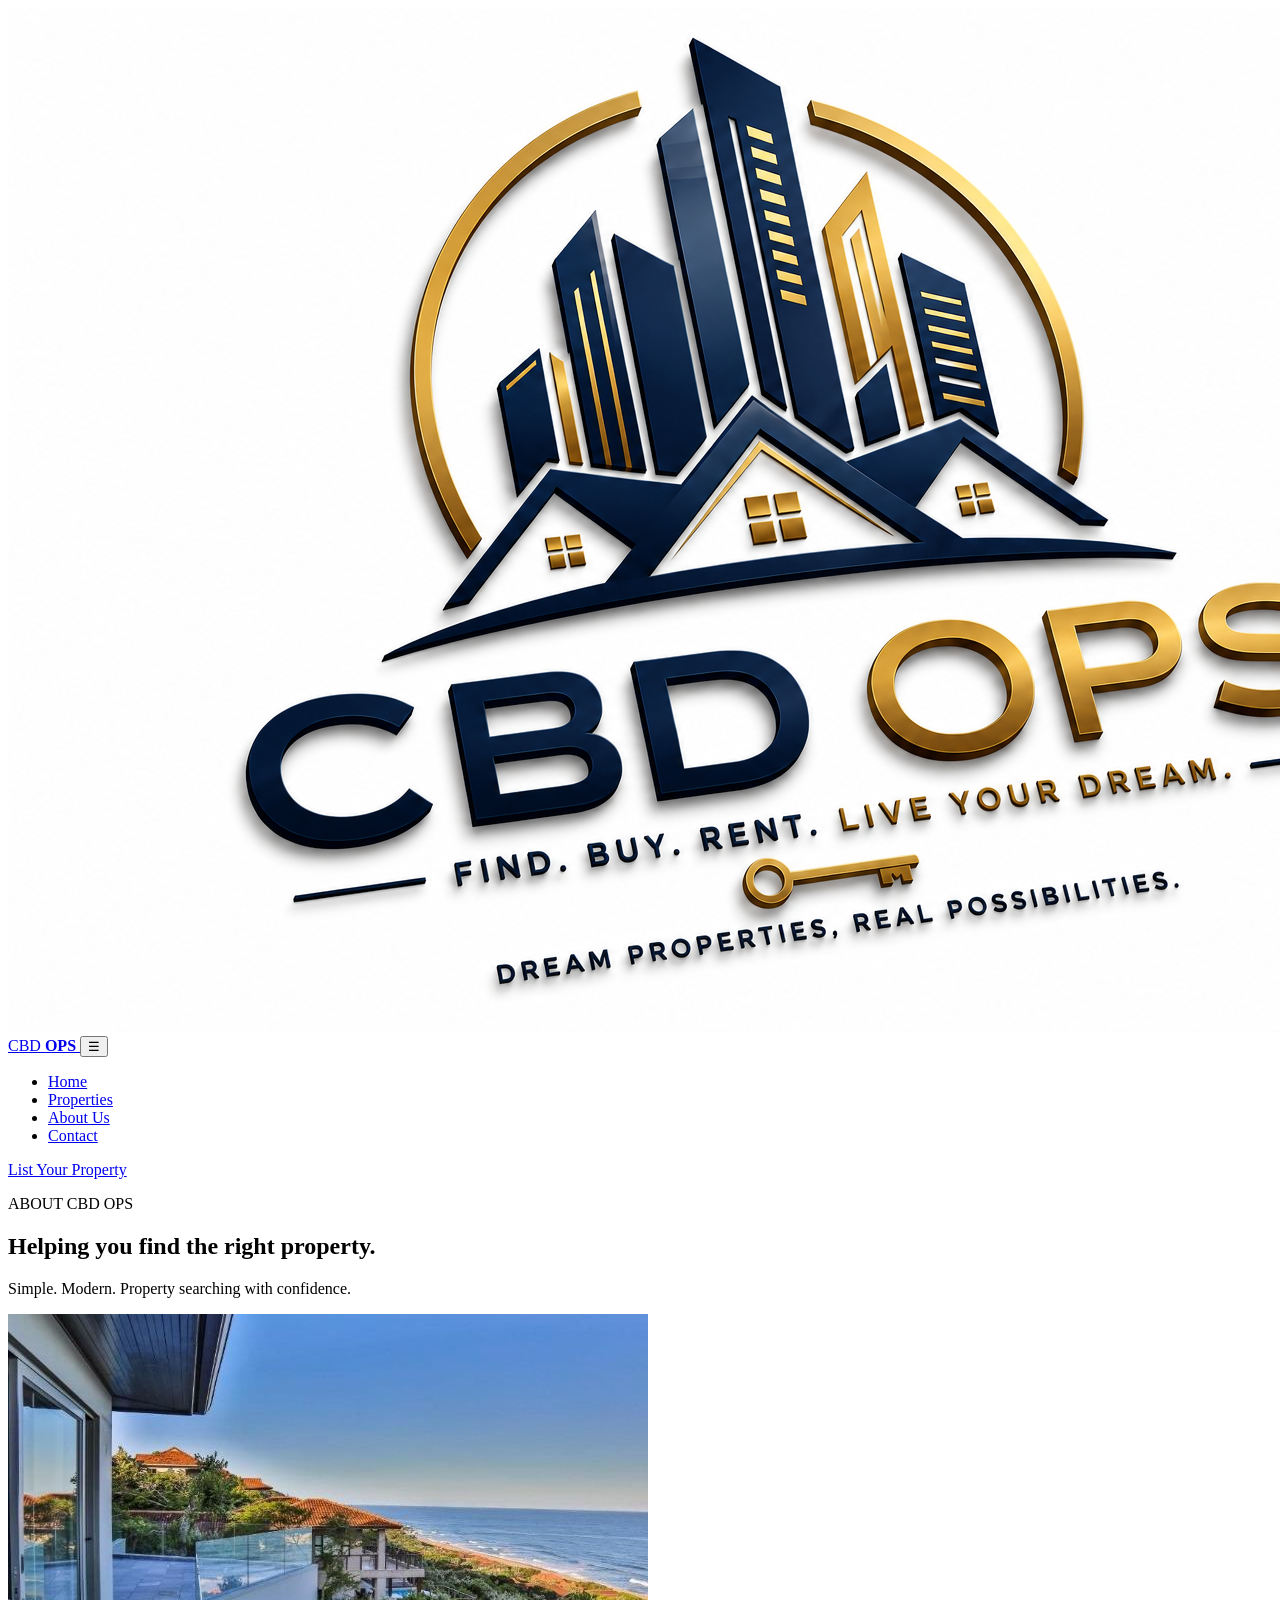
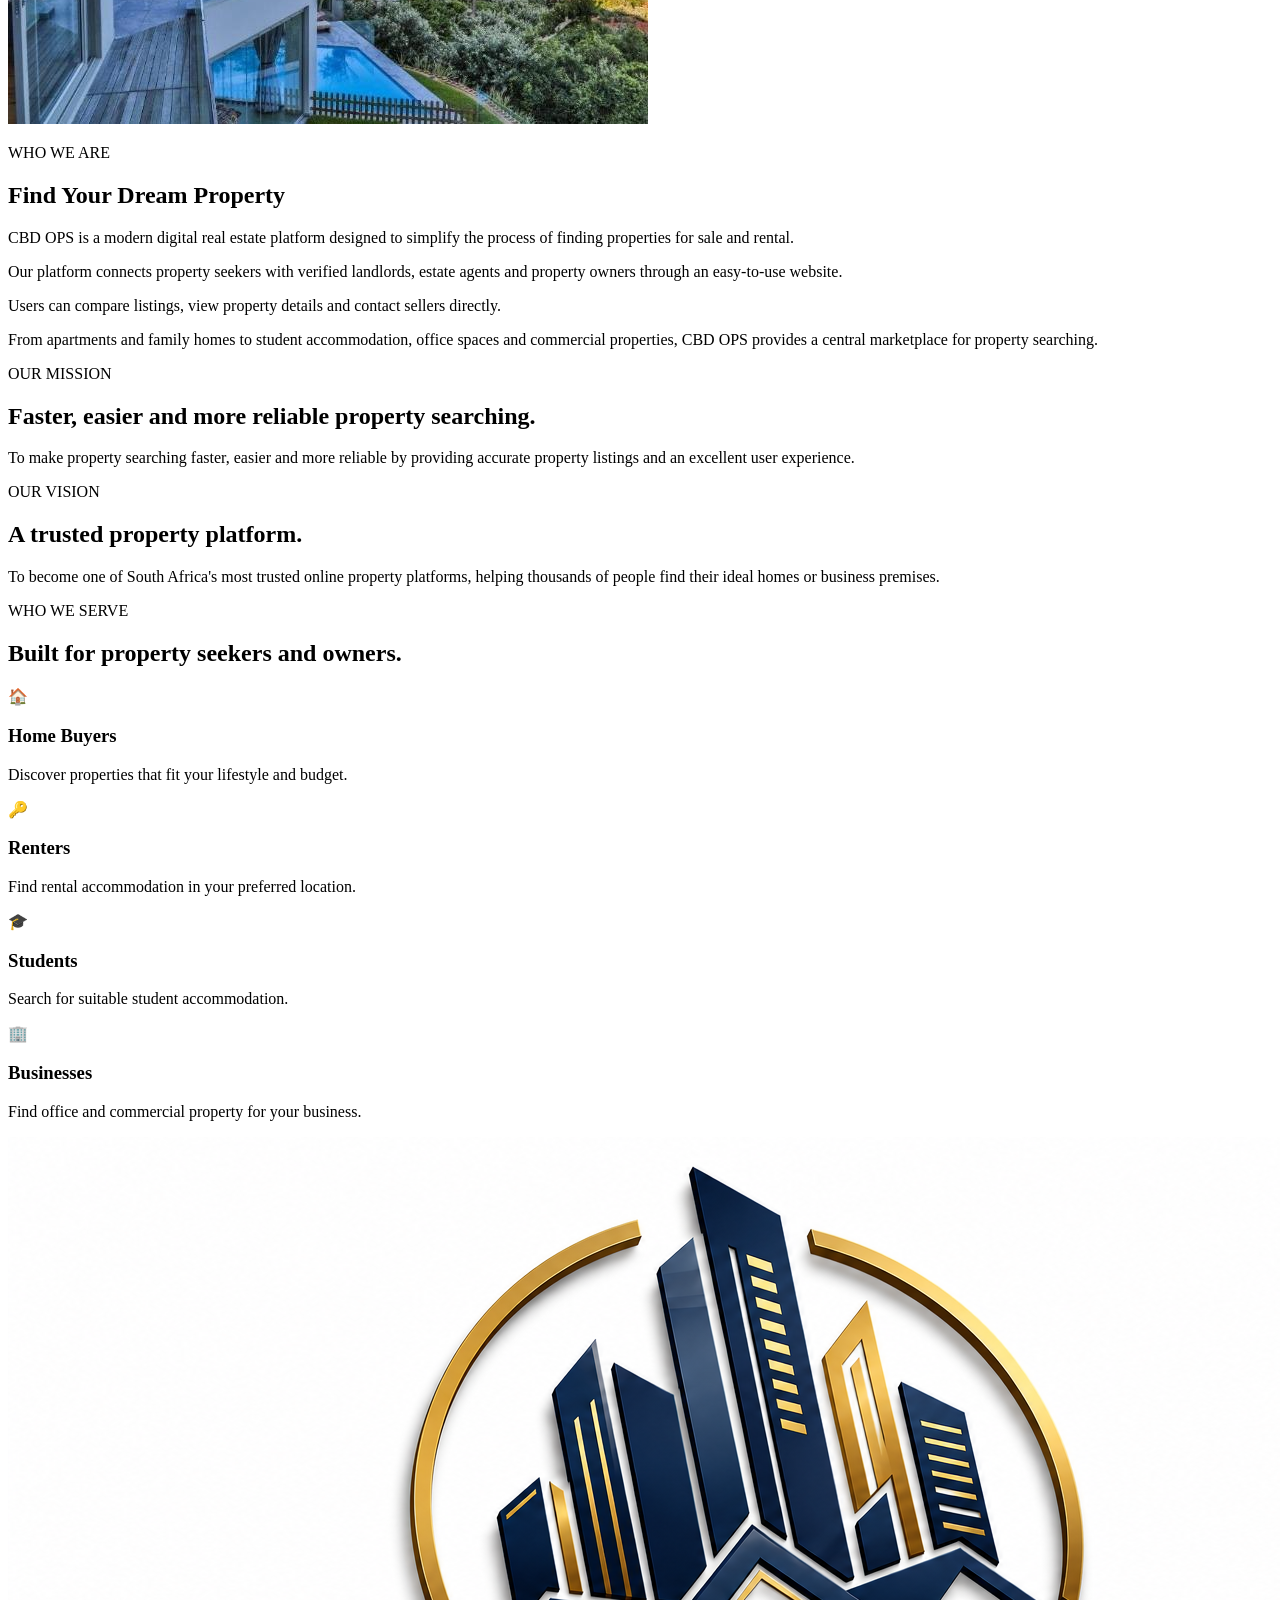
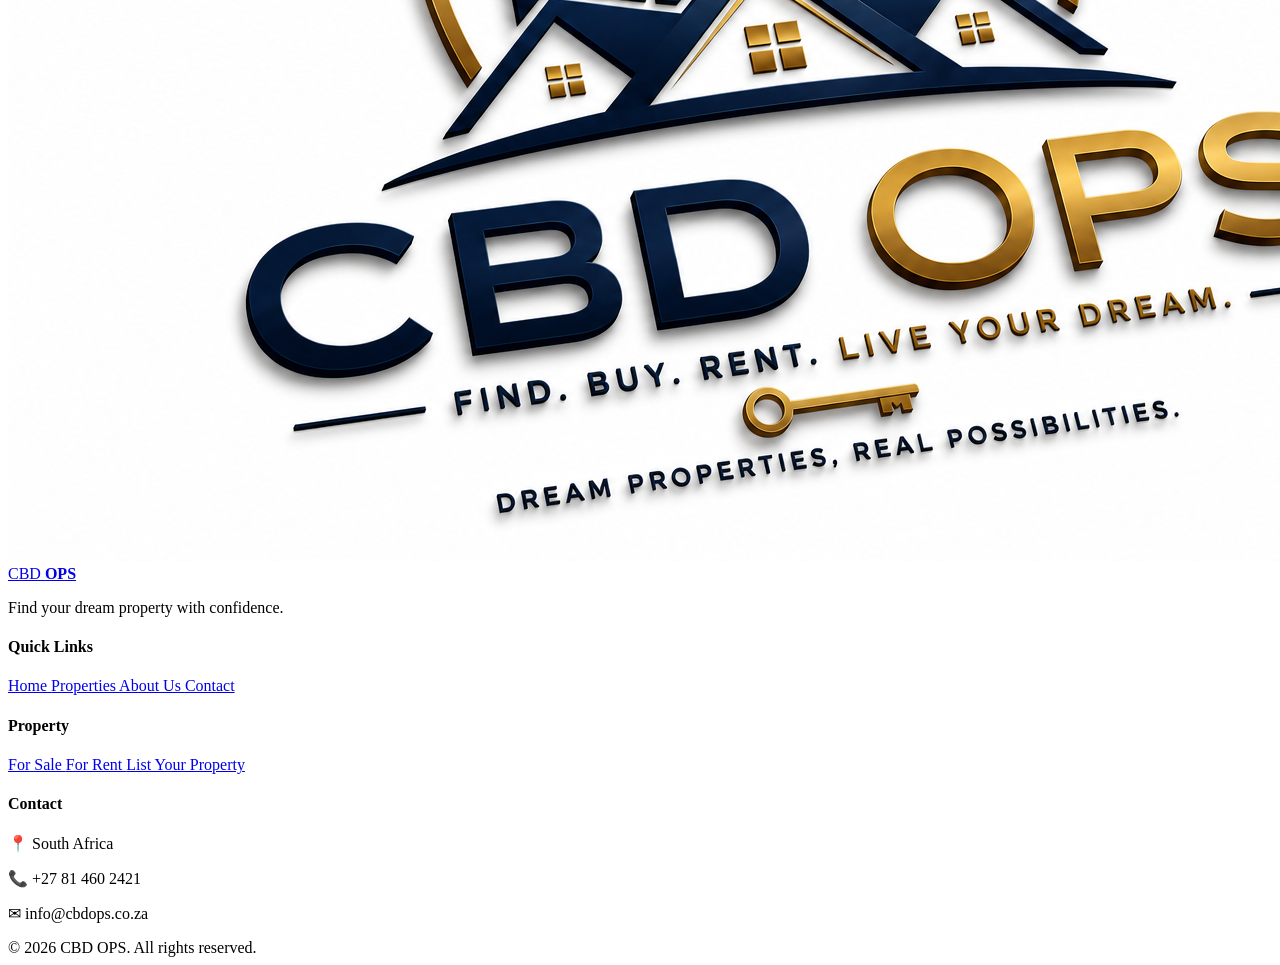
==== about.html @ 6dca687f "CBD OPS website" ====
<!DOCTYPE html>
<html lang="en">

<head>

    <meta charset="UTF-8">

    <meta
        name="viewport"
        content="width=device-width, initial-scale=1.0">

    <title>About Us | CBD OPS</title>

    <link rel="preconnect" href="https://fonts.googleapis.com">
    <link rel="preconnect" href="https://fonts.gstatic.com" crossorigin>

    <link
        href="https://fonts.googleapis.com/css2?family=Open+Sans:wght@400;500;600;700&family=Poppins:wght@500;600;700;800&display=swap"
        rel="stylesheet">

    <link rel="stylesheet" href="css/style.css">

</head>


<body>


<header class="site-header">

    <nav class="navbar container">

        <a class="brand" href="index.html">

            <img
                src="Logo.png"
                alt="CBD OPS Logo">

            <span>
                CBD <b>OPS</b>
            </span>

        </a>


        <button class="menu-toggle">
            ☰
        </button>


        <ul class="nav-links">

            <li>
                <a href="index.html">
                    Home
                </a>
            </li>

            <li>
                <a href="properties.html">
                    Properties
                </a>
            </li>

            <li>
                <a class="active" href="about.html">
                    About Us
                </a>
            </li>

            <li>
                <a href="contact.html">
                    Contact
                </a>
            </li>

        </ul>


        <a
            class="btn btn-gold nav-btn"
            href="contact.html">

            List Your Property

        </a>

    </nav>

</header>


<main>


<!-- PAGE HEADER -->

<section class="page-hero">

    <div class="container">

        <p class="eyebrow gold-text">
            ABOUT CBD OPS
        </p>

        <h1>
            Helping you find the right property.
        </h1>

        <p>
            Simple. Modern. Property searching with confidence.
        </p>

    </div>

</section>


<!-- ORGANISATION -->

<section class="section container split-section">

    <div>

        <img
            class="rounded-img"
            src="view property 2.jpg"
            alt="Property view">

    </div>


    <div>

        <p class="eyebrow gold-text">
            WHO WE ARE
        </p>

        <h2>
            Find Your Dream Property
        </h2>

        <p>
            CBD OPS is a modern digital real estate platform
            designed to simplify the process of finding
            properties for sale and rental.
        </p>

        <p>
            Our platform connects property seekers with
            verified landlords, estate agents and property
            owners through an easy-to-use website.
        </p>

        <p>
            Users can compare listings, view property details
            and contact sellers directly.
        </p>

        <p>
            From apartments and family homes to student
            accommodation, office spaces and commercial
            properties, CBD OPS provides a central marketplace
            for property searching.
        </p>

    </div>

</section>


<!-- MISSION & VISION -->

<section class="dark-section">

    <div class="container mission-grid">


        <div>

            <p class="eyebrow gold-text">
                OUR MISSION
            </p>

            <h2>
                Faster, easier and more reliable property searching.
            </h2>

            <p>
                To make property searching faster, easier and
                more reliable by providing accurate property
                listings and an excellent user experience.
            </p>

        </div>


        <div>

            <p class="eyebrow gold-text">
                OUR VISION
            </p>

            <h2>
                A trusted property platform.
            </h2>

            <p>
                To become one of South Africa's most trusted
                online property platforms, helping thousands
                of people find their ideal homes or business
                premises.
            </p>

        </div>


    </div>

</section>


<!-- TARGET AUDIENCE -->

<section class="section container">

    <div class="section-heading">

        <div>

            <p class="eyebrow gold-text">
                WHO WE SERVE
            </p>

            <h2>
                Built for property seekers and owners.
            </h2>

        </div>

    </div>


    <div class="audience-grid">


        <div class="audience-card">

            🏠

            <h3>
                Home Buyers
            </h3>

            <p>
                Discover properties that fit your
                lifestyle and budget.
            </p>

        </div>


        <div class="audience-card">

            🔑

            <h3>
                Renters
            </h3>

            <p>
                Find rental accommodation in
                your preferred location.
            </p>

        </div>


        <div class="audience-card">

            🎓

            <h3>
                Students
            </h3>

            <p>
                Search for suitable student
                accommodation.
            </p>

        </div>


        <div class="audience-card">

            🏢

            <h3>
                Businesses
            </h3>

            <p>
                Find office and commercial
                property for your business.
            </p>

        </div>


    </div>

</section>


</main>


<footer class="footer">

    <div class="container footer-grid">

        <div>

            <a
                class="brand footer-brand"
                href="index.html">

                <img
                    src="Logo.png"
                    alt="CBD OPS Logo">

                <span>
                    CBD <b>OPS</b>
                </span>

            </a>

            <p>
                Find your dream property with confidence.
            </p>

        </div>


        <div>

            <h4>
                Quick Links
            </h4>

            <a href="index.html">
                Home
            </a>

            <a href="properties.html">
                Properties
            </a>

            <a href="about.html">
                About Us
            </a>

            <a href="contact.html">
                Contact
            </a>

        </div>


        <div>

            <h4>
                Property
            </h4>

            <a href="properties.html#sale">
                For Sale
            </a>

            <a href="properties.html#rent">
                For Rent
            </a>

            <a href="contact.html">
                List Your Property
            </a>

        </div>


        <div>

            <h4>
                Contact
            </h4>

            <p>
                📍 South Africa
            </p>

            <p>
                📞 +27 81 460 2421
            </p>

            <p>
                ✉ info@cbdops.co.za
            </p>

        </div>

    </div>


    <div class="copyright">

        © 2026 CBD OPS. All rights reserved.

    </div>

</footer>


<script src="js/script.js"></script>

</body>

</html>
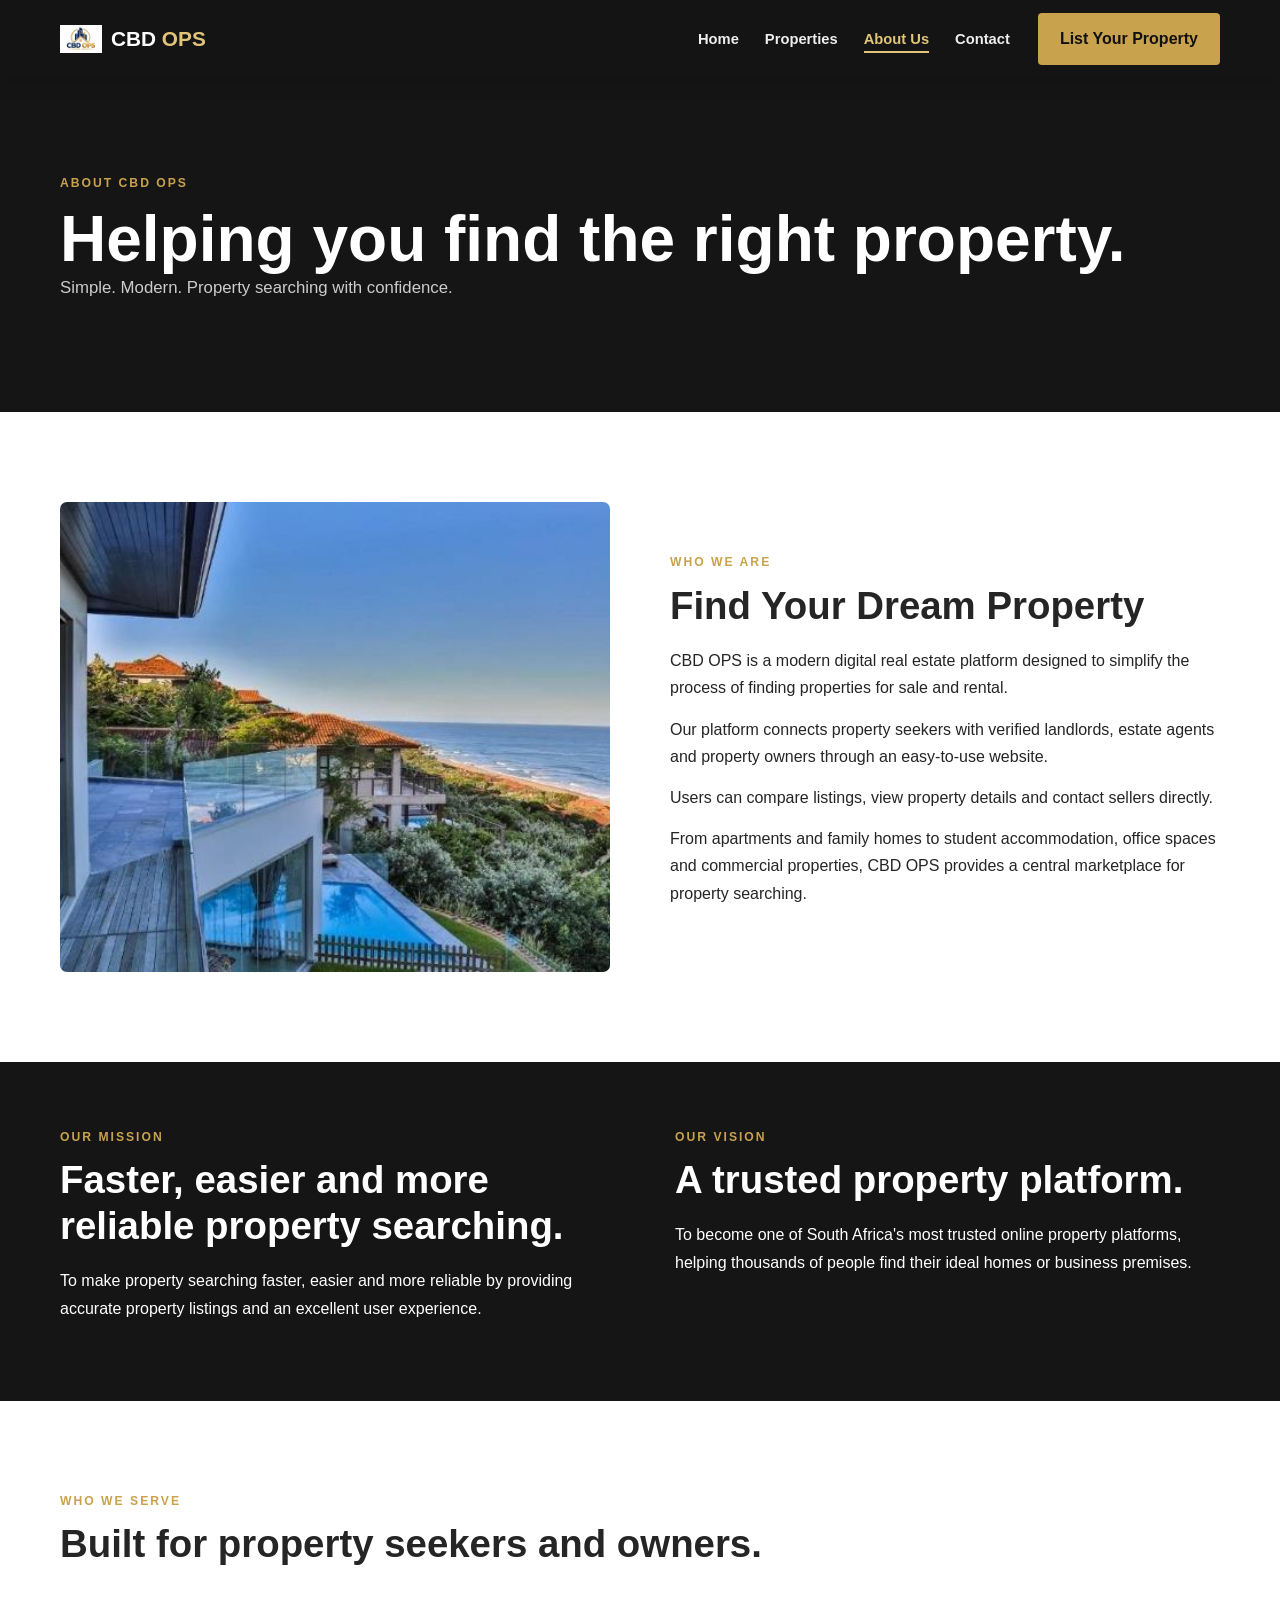
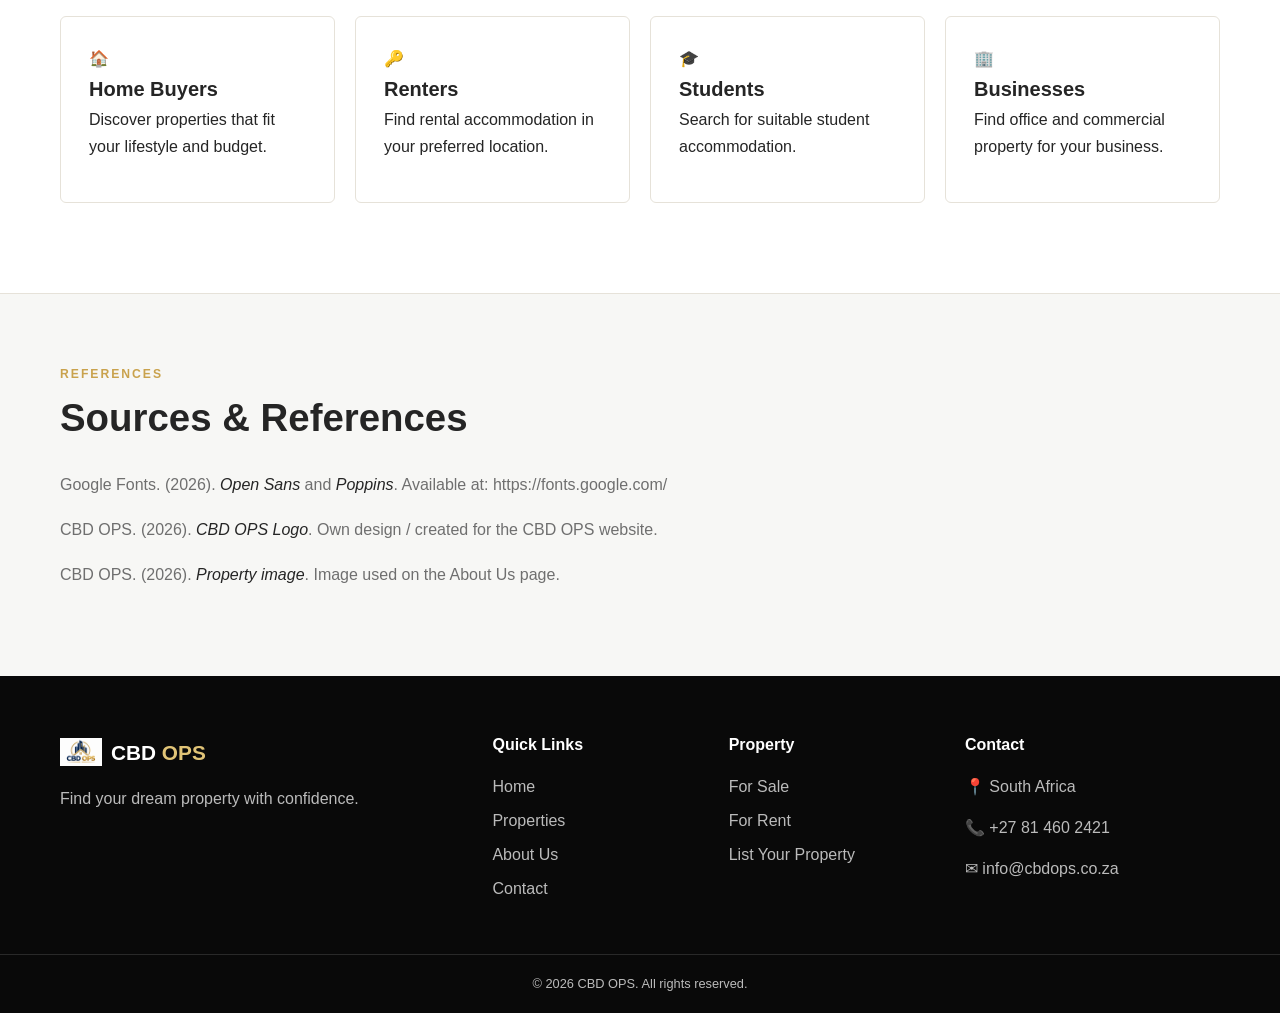
==== commit 52db5037: "poe part 2" ====
--- a/about.html
+++ b/about.html
@@ -2,15 +2,15 @@
 <html lang="en">
 
 <head>
-
     <meta charset="UTF-8">
-
-    <meta
-        name="viewport"
-        content="width=device-width, initial-scale=1.0">
+    <meta name="viewport" content="width=device-width, initial-scale=1.0">
+
+    <meta name="description"
+        content="Learn more about CBD OPS, our mission, vision and the property services we provide.">
 
     <title>About Us | CBD OPS</title>
 
+    <!-- Google Fonts -->
     <link rel="preconnect" href="https://fonts.googleapis.com">
     <link rel="preconnect" href="https://fonts.gstatic.com" crossorigin>
 
@@ -18,317 +18,23 @@
         href="https://fonts.googleapis.com/css2?family=Open+Sans:wght@400;500;600;700&family=Poppins:wght@500;600;700;800&display=swap"
         rel="stylesheet">
 
+    <!-- Main CSS -->
     <link rel="stylesheet" href="css/style.css">
-
 </head>
 
-
 <body>
 
-
-<header class="site-header">
-
-    <nav class="navbar container">
-
-        <a class="brand" href="index.html">
-
-            <img
-                src="Logo.png"
-                alt="CBD OPS Logo">
-
-            <span>
-                CBD <b>OPS</b>
-            </span>
-
-        </a>
-
-
-        <button class="menu-toggle">
-            ☰
-        </button>
-
-
-        <ul class="nav-links">
-
-            <li>
-                <a href="index.html">
-                    Home
-                </a>
-            </li>
-
-            <li>
-                <a href="properties.html">
-                    Properties
-                </a>
-            </li>
-
-            <li>
-                <a class="active" href="about.html">
-                    About Us
-                </a>
-            </li>
-
-            <li>
-                <a href="contact.html">
-                    Contact
-                </a>
-            </li>
-
-        </ul>
-
-
-        <a
-            class="btn btn-gold nav-btn"
-            href="contact.html">
-
-            List Your Property
-
-        </a>
-
-    </nav>
-
-</header>
-
-
-<main>
-
-
-<!-- PAGE HEADER -->
-
-<section class="page-hero">
-
-    <div class="container">
-
-        <p class="eyebrow gold-text">
-            ABOUT CBD OPS
-        </p>
-
-        <h1>
-            Helping you find the right property.
-        </h1>
-
-        <p>
-            Simple. Modern. Property searching with confidence.
-        </p>
-
-    </div>
-
-</section>
-
-
-<!-- ORGANISATION -->
-
-<section class="section container split-section">
-
-    <div>
-
-        <img
-            class="rounded-img"
-            src="view property 2.jpg"
-            alt="Property view">
-
-    </div>
-
-
-    <div>
-
-        <p class="eyebrow gold-text">
-            WHO WE ARE
-        </p>
-
-        <h2>
-            Find Your Dream Property
-        </h2>
-
-        <p>
-            CBD OPS is a modern digital real estate platform
-            designed to simplify the process of finding
-            properties for sale and rental.
-        </p>
-
-        <p>
-            Our platform connects property seekers with
-            verified landlords, estate agents and property
-            owners through an easy-to-use website.
-        </p>
-
-        <p>
-            Users can compare listings, view property details
-            and contact sellers directly.
-        </p>
-
-        <p>
-            From apartments and family homes to student
-            accommodation, office spaces and commercial
-            properties, CBD OPS provides a central marketplace
-            for property searching.
-        </p>
-
-    </div>
-
-</section>
-
-
-<!-- MISSION & VISION -->
-
-<section class="dark-section">
-
-    <div class="container mission-grid">
-
-
-        <div>
-
-            <p class="eyebrow gold-text">
-                OUR MISSION
-            </p>
-
-            <h2>
-                Faster, easier and more reliable property searching.
-            </h2>
-
-            <p>
-                To make property searching faster, easier and
-                more reliable by providing accurate property
-                listings and an excellent user experience.
-            </p>
-
-        </div>
-
-
-        <div>
-
-            <p class="eyebrow gold-text">
-                OUR VISION
-            </p>
-
-            <h2>
-                A trusted property platform.
-            </h2>
-
-            <p>
-                To become one of South Africa's most trusted
-                online property platforms, helping thousands
-                of people find their ideal homes or business
-                premises.
-            </p>
-
-        </div>
-
-
-    </div>
-
-</section>
-
-
-<!-- TARGET AUDIENCE -->
-
-<section class="section container">
-
-    <div class="section-heading">
-
-        <div>
-
-            <p class="eyebrow gold-text">
-                WHO WE SERVE
-            </p>
-
-            <h2>
-                Built for property seekers and owners.
-            </h2>
-
-        </div>
-
-    </div>
-
-
-    <div class="audience-grid">
-
-
-        <div class="audience-card">
-
-            🏠
-
-            <h3>
-                Home Buyers
-            </h3>
-
-            <p>
-                Discover properties that fit your
-                lifestyle and budget.
-            </p>
-
-        </div>
-
-
-        <div class="audience-card">
-
-            🔑
-
-            <h3>
-                Renters
-            </h3>
-
-            <p>
-                Find rental accommodation in
-                your preferred location.
-            </p>
-
-        </div>
-
-
-        <div class="audience-card">
-
-            🎓
-
-            <h3>
-                Students
-            </h3>
-
-            <p>
-                Search for suitable student
-                accommodation.
-            </p>
-
-        </div>
-
-
-        <div class="audience-card">
-
-            🏢
-
-            <h3>
-                Businesses
-            </h3>
-
-            <p>
-                Find office and commercial
-                property for your business.
-            </p>
-
-        </div>
-
-
-    </div>
-
-</section>
-
-
-</main>
-
-
-<footer class="footer">
-
-    <div class="container footer-grid">
-
-        <div>
-
-            <a
-                class="brand footer-brand"
-                href="index.html">
-
-                <img
-                    src="Logo.png"
-                    alt="CBD OPS Logo">
+    <!-- ===============================
+         NAVIGATION
+    ================================ -->
+    <header class="site-header">
+
+        <nav class="navbar container">
+
+            <!-- LOGO -->
+            <a class="brand" href="index.html">
+
+                <img src="Images/Logo.png" alt="CBD OPS Logo">
 
                 <span>
                     CBD <b>OPS</b>
@@ -336,92 +42,455 @@
 
             </a>
 
-            <p>
-                Find your dream property with confidence.
-            </p>
-
-        </div>
-
-
-        <div>
-
-            <h4>
-                Quick Links
-            </h4>
-
-            <a href="index.html">
-                Home
-            </a>
-
-            <a href="properties.html">
-                Properties
-            </a>
-
-            <a href="about.html">
-                About Us
-            </a>
-
-            <a href="contact.html">
-                Contact
-            </a>
-
-        </div>
-
-
-        <div>
-
-            <h4>
-                Property
-            </h4>
-
-            <a href="properties.html#sale">
-                For Sale
-            </a>
-
-            <a href="properties.html#rent">
-                For Rent
-            </a>
-
-            <a href="contact.html">
+
+            <!-- MOBILE MENU BUTTON -->
+            <button
+                class="menu-toggle"
+                type="button"
+                aria-label="Open navigation menu"
+                aria-expanded="false"
+                aria-controls="main-navigation">
+
+                ☰
+
+            </button>
+
+
+            <!-- NAVIGATION LINKS -->
+            <ul class="nav-links" id="main-navigation">
+
+                <li>
+                    <a href="index.html">
+                        Home
+                    </a>
+                </li>
+
+                <li>
+                    <a href="properties.html">
+                        Properties
+                    </a>
+                </li>
+
+                <li>
+                    <a class="active" href="about.html">
+                        About Us
+                    </a>
+                </li>
+
+                <li>
+                    <a href="contact.html">
+                        Contact
+                    </a>
+                </li>
+
+            </ul>
+
+
+            <!-- DESKTOP BUTTON -->
+            <a class="btn btn-gold nav-btn" href="contact.html">
                 List Your Property
             </a>
 
+        </nav>
+
+    </header>
+
+
+    <main>
+
+        <!-- ===============================
+             PAGE HEADER
+        ================================ -->
+        <section class="page-hero">
+
+            <div class="container">
+
+                <p class="eyebrow gold-text">
+                    ABOUT CBD OPS
+                </p>
+
+                <h1>
+                    Helping you find the right property.
+                </h1>
+
+                <p>
+                    Simple. Modern. Property searching with confidence.
+                </p>
+
+            </div>
+
+        </section>
+
+
+        <!-- ===============================
+             ORGANISATION
+        ================================ -->
+        <section class="section container split-section">
+
+            <div>
+
+                <img
+                    class="rounded-img"
+                    src="Images/view property 2.jpg"
+                    alt="Property view">
+
+            </div>
+
+
+            <div>
+
+                <p class="eyebrow gold-text">
+                    WHO WE ARE
+                </p>
+
+                <h2>
+                    Find Your Dream Property
+                </h2>
+
+                <p>
+                    CBD OPS is a modern digital real estate platform
+                    designed to simplify the process of finding
+                    properties for sale and rental.
+                </p>
+
+                <p>
+                    Our platform connects property seekers with
+                    verified landlords, estate agents and property
+                    owners through an easy-to-use website.
+                </p>
+
+                <p>
+                    Users can compare listings, view property details
+                    and contact sellers directly.
+                </p>
+
+                <p>
+                    From apartments and family homes to student
+                    accommodation, office spaces and commercial
+                    properties, CBD OPS provides a central marketplace
+                    for property searching.
+                </p>
+
+            </div>
+
+        </section>
+
+
+        <!-- ===============================
+             MISSION & VISION
+        ================================ -->
+        <section class="dark-section">
+
+            <div class="container mission-grid">
+
+                <div>
+
+                    <p class="eyebrow gold-text">
+                        OUR MISSION
+                    </p>
+
+                    <h2>
+                        Faster, easier and more reliable property searching.
+                    </h2>
+
+                    <p>
+                        To make property searching faster, easier and
+                        more reliable by providing accurate property
+                        listings and an excellent user experience.
+                    </p>
+
+                </div>
+
+
+                <div>
+
+                    <p class="eyebrow gold-text">
+                        OUR VISION
+                    </p>
+
+                    <h2>
+                        A trusted property platform.
+                    </h2>
+
+                    <p>
+                        To become one of South Africa's most trusted
+                        online property platforms, helping thousands
+                        of people find their ideal homes or business
+                        premises.
+                    </p>
+
+                </div>
+
+            </div>
+
+        </section>
+
+
+        <!-- ===============================
+             TARGET AUDIENCE
+        ================================ -->
+        <section class="section container">
+
+            <div class="section-heading">
+
+                <div>
+
+                    <p class="eyebrow gold-text">
+                        WHO WE SERVE
+                    </p>
+
+                    <h2>
+                        Built for property seekers and owners.
+                    </h2>
+
+                </div>
+
+            </div>
+
+
+            <div class="audience-grid">
+
+                <!-- HOME BUYERS -->
+                <div class="audience-card">
+
+                    <div aria-hidden="true">
+                        🏠
+                    </div>
+
+                    <h3>
+                        Home Buyers
+                    </h3>
+
+                    <p>
+                        Discover properties that fit your
+                        lifestyle and budget.
+                    </p>
+
+                </div>
+
+
+                <!-- RENTERS -->
+                <div class="audience-card">
+
+                    <div aria-hidden="true">
+                        🔑
+                    </div>
+
+                    <h3>
+                        Renters
+                    </h3>
+
+                    <p>
+                        Find rental accommodation in
+                        your preferred location.
+                    </p>
+
+                </div>
+
+
+                <!-- STUDENTS -->
+                <div class="audience-card">
+
+                    <div aria-hidden="true">
+                        🎓
+                    </div>
+
+                    <h3>
+                        Students
+                    </h3>
+
+                    <p>
+                        Search for suitable student
+                        accommodation.
+                    </p>
+
+                </div>
+
+
+                <!-- BUSINESSES -->
+                <div class="audience-card">
+
+                    <div aria-hidden="true">
+                        🏢
+                    </div>
+
+                    <h3>
+                        Businesses
+                    </h3>
+
+                    <p>
+                        Find office and commercial
+                        property for your business.
+                    </p>
+
+                </div>
+
+            </div>
+
+        </section>
+
+
+        <!-- ===============================
+             REFERENCES
+        ================================ -->
+        <section class="references-section">
+
+            <div class="container">
+
+                <p class="eyebrow gold-text">
+                    REFERENCES
+                </p>
+
+                <h2>
+                    Sources & References
+                </h2>
+
+                <div class="references-list">
+
+                    <p>
+                        Google Fonts. (2026).
+                        <em>Open Sans</em> and <em>Poppins</em>.
+                        Available at:
+                        https://fonts.google.com/
+                    </p>
+
+                    <p>
+                        CBD OPS. (2026).
+                        <em>CBD OPS Logo</em>.
+                        Own design / created for the CBD OPS website.
+                    </p>
+
+                    <p>
+                        CBD OPS. (2026).
+                        <em>Property image</em>.
+                        Image used on the About Us page.
+                    </p>
+
+                </div>
+
+            </div>
+
+        </section>
+
+    </main>
+
+
+    <!-- ===============================
+         FOOTER
+    ================================ -->
+    <footer class="footer">
+
+        <div class="container footer-grid">
+
+
+            <!-- FOOTER BRAND -->
+            <div>
+
+                <a
+                    class="brand footer-brand"
+                    href="index.html">
+
+                    <img
+                        src="Images/Logo.png"
+                        alt="CBD OPS Logo">
+
+                    <span>
+                        CBD <b>OPS</b>
+                    </span>
+
+                </a>
+
+                <p>
+                    Find your dream property with confidence.
+                </p>
+
+            </div>
+
+
+            <!-- QUICK LINKS -->
+            <div>
+
+                <h4>
+                    Quick Links
+                </h4>
+
+                <a href="index.html">
+                    Home
+                </a>
+
+                <a href="properties.html">
+                    Properties
+                </a>
+
+                <a href="about.html">
+                    About Us
+                </a>
+
+                <a href="contact.html">
+                    Contact
+                </a>
+
+            </div>
+
+
+            <!-- PROPERTY LINKS -->
+            <div>
+
+                <h4>
+                    Property
+                </h4>
+
+                <a href="properties.html#sale">
+                    For Sale
+                </a>
+
+                <a href="properties.html#rent">
+                    For Rent
+                </a>
+
+                <a href="contact.html">
+                    List Your Property
+                </a>
+
+            </div>
+
+
+            <!-- CONTACT -->
+            <div>
+
+                <h4>
+                    Contact
+                </h4>
+
+                <p>
+                    📍 South Africa
+                </p>
+
+                <p>
+                    📞 +27 81 460 2421
+                </p>
+
+                <p>
+                    ✉ info@cbdops.co.za
+                </p>
+
+            </div>
+
         </div>
 
 
-        <div>
-
-            <h4>
-                Contact
-            </h4>
-
-            <p>
-                📍 South Africa
-            </p>
-
-            <p>
-                📞 +27 81 460 2421
-            </p>
-
-            <p>
-                ✉ info@cbdops.co.za
-            </p>
+        <!-- COPYRIGHT -->
+        <div class="copyright">
+
+            © 2026 CBD OPS. All rights reserved.
 
         </div>
 
-    </div>
-
-
-    <div class="copyright">
-
-        © 2026 CBD OPS. All rights reserved.
-
-    </div>
-
-</footer>
-
-
-<script src="js/script.js"></script>
+    </footer>
+
+
+    <!-- JavaScript -->
+    <script src="js/script.js"></script>
 
 </body>
 
--- a/css/style.css
+++ b/css/style.css
@@ -0,0 +1,1311 @@
+/* =====================================================
+   CBD OPS - MAIN STYLESHEET
+===================================================== */
+
+:root {
+    --black: #0b0b0b;
+    --dark: #151515;
+    --white: #ffffff;
+    --off: #f7f7f5;
+    --gold: #c9a24d;
+    --gold2: #e1c477;
+    --text: #252525;
+    --muted: #6f6f6f;
+    --border: #e6e2d9;
+    --shadow: 0 14px 40px rgba(0, 0, 0, 0.09);
+}
+
+
+/* =====================================================
+   RESET
+===================================================== */
+
+* {
+    box-sizing: border-box;
+    margin: 0;
+    padding: 0;
+}
+
+html {
+    scroll-behavior: smooth;
+}
+
+body {
+    font-family: "Open Sans", sans-serif;
+    color: var(--text);
+    background: var(--white);
+    line-height: 1.7;
+}
+
+img {
+    max-width: 100%;
+    height: auto;
+    display: block;
+}
+
+a {
+    transition:
+        color 0.2s ease,
+        background-color 0.2s ease,
+        border-color 0.2s ease,
+        transform 0.2s ease;
+}
+
+button,
+input,
+select,
+textarea {
+    font: inherit;
+}
+
+
+/* =====================================================
+   TYPOGRAPHY
+===================================================== */
+
+h1,
+h2,
+h3,
+h4,
+.brand {
+    font-family: "Poppins", sans-serif;
+}
+
+h1 {
+    font-size: clamp(2.4rem, 5vw, 4.8rem);
+    line-height: 1.1;
+}
+
+h2 {
+    font-size: clamp(2rem, 3vw, 3rem);
+    line-height: 1.2;
+    margin-bottom: 18px;
+}
+
+h3 {
+    font-size: 1.25rem;
+}
+
+p {
+    margin-bottom: 14px;
+}
+
+
+/* =====================================================
+   CONTAINER
+===================================================== */
+
+.container {
+    width: min(1160px, 92%);
+    margin: auto;
+}
+
+
+/* =====================================================
+   HEADER / NAVIGATION
+===================================================== */
+
+.site-header {
+    position: sticky;
+    top: 0;
+    z-index: 1000;
+    background: rgba(11, 11, 11, 0.96);
+    box-shadow: 0 3px 20px rgba(0, 0, 0, 0.15);
+}
+
+.navbar {
+    min-height: 78px;
+    display: flex;
+    align-items: center;
+    gap: 28px;
+    position: relative;
+}
+
+.brand {
+    display: flex;
+    align-items: center;
+    gap: 9px;
+    color: white;
+    text-decoration: none;
+    font-size: 1.3rem;
+    font-weight: 700;
+    margin-right: auto;
+}
+
+.brand img {
+    width: 42px;
+    height: 42px;
+    object-fit: contain;
+}
+
+.brand b {
+    color: var(--gold2);
+}
+
+.nav-links {
+    display: flex;
+    list-style: none;
+    gap: 26px;
+}
+
+.nav-links a {
+    position: relative;
+    color: #eeeeee;
+    text-decoration: none;
+    font-weight: 600;
+    font-size: 0.92rem;
+}
+
+.nav-links a::after {
+    content: "";
+    position: absolute;
+    left: 0;
+    bottom: -6px;
+    width: 0;
+    height: 2px;
+    background: var(--gold2);
+    transition: width 0.25s ease;
+}
+
+.nav-links a:hover,
+.nav-links a.active {
+    color: var(--gold2);
+}
+
+.nav-links a:hover::after,
+.nav-links a.active::after {
+    width: 100%;
+}
+
+.menu-toggle {
+    display: none;
+    background: none;
+    border: none;
+    color: white;
+    font-size: 1.7rem;
+    cursor: pointer;
+}
+
+
+/* =====================================================
+   BUTTONS
+===================================================== */
+
+.btn {
+    display: inline-flex;
+    justify-content: center;
+    align-items: center;
+    border: 0;
+    text-decoration: none;
+    padding: 12px 22px;
+    border-radius: 4px;
+    font-weight: 700;
+    cursor: pointer;
+    transition: 0.25s;
+    font-family: "Open Sans", sans-serif;
+}
+
+.btn:hover {
+    transform: translateY(-2px);
+}
+
+.btn:active {
+    transform: translateY(0);
+}
+
+.btn-gold {
+    background: var(--gold);
+    color: #111;
+}
+
+.btn-gold:hover {
+    background: var(--gold2);
+}
+
+.btn-dark {
+    background: var(--black);
+    color: white;
+}
+
+.btn-dark:hover {
+    background: #333;
+}
+
+.btn-outline {
+    border: 1px solid white;
+    color: white;
+    background: transparent;
+}
+
+.btn-outline:hover {
+    background: white;
+    color: #111;
+}
+
+.full {
+    width: 100%;
+    margin-top: 18px;
+}
+
+
+/* =====================================================
+   ACCESSIBLE FOCUS STATES
+===================================================== */
+
+a:focus-visible,
+button:focus-visible,
+input:focus-visible,
+select:focus-visible,
+textarea:focus-visible,
+summary:focus-visible {
+    outline: 3px solid var(--gold2);
+    outline-offset: 3px;
+}
+
+.btn:focus-visible {
+    box-shadow: 0 0 0 4px rgba(201, 162, 77, 0.25);
+}
+
+
+/* =====================================================
+   HERO
+===================================================== */
+
+.hero {
+    min-height: 700px;
+    position: relative;
+
+    background:
+        linear-gradient(
+            90deg,
+            rgba(0, 0, 0, 0.78),
+            rgba(0, 0, 0, 0.2)
+        ),
+        url("../Images/EXTERIOR.jpg") center/cover;
+
+    display: flex;
+    align-items: center;
+    color: white;
+}
+
+.hero-content {
+    position: relative;
+    padding: 90px 0 180px;
+}
+
+.hero-content h1 span {
+    color: var(--gold2);
+}
+
+.hero-text {
+    max-width: 650px;
+    font-size: 1.08rem;
+    color: #eeeeee;
+    margin: 22px 0 30px;
+}
+
+.hero-actions {
+    display: flex;
+    gap: 12px;
+}
+
+
+/* =====================================================
+   TEXT
+===================================================== */
+
+.eyebrow {
+    letter-spacing: 2px;
+    font-size: 0.76rem;
+    font-weight: 800;
+    margin-bottom: 10px;
+}
+
+.gold-text {
+    color: var(--gold);
+}
+
+.text-link,
+.back-link {
+    color: #222;
+    font-weight: 700;
+    text-decoration: none;
+}
+
+.text-link:hover,
+.back-link:hover {
+    color: var(--gold);
+}
+
+
+/* =====================================================
+   SEARCH BOX
+===================================================== */
+
+.search-card {
+    position: absolute;
+    bottom: 32px;
+    left: 50%;
+    transform: translateX(-50%);
+
+    width: min(1080px, 92%);
+
+    background: white;
+    color: #111;
+    padding: 20px;
+    box-shadow: var(--shadow);
+    border-radius: 7px;
+
+    display: grid;
+    grid-template-columns: 220px 1fr;
+    gap: 20px;
+    align-items: end;
+}
+
+.search-heading {
+    display: flex;
+    gap: 12px;
+    align-items: center;
+}
+
+.search-heading > span {
+    font-size: 2rem;
+    color: var(--gold);
+}
+
+.search-heading small {
+    display: block;
+    color: var(--muted);
+}
+
+.search-grid {
+    display: grid;
+    grid-template-columns: 1fr 1fr 1fr auto;
+    gap: 12px;
+}
+
+
+/* =====================================================
+   FORM ELEMENTS
+===================================================== */
+
+label {
+    display: block;
+    font-size: 0.82rem;
+    font-weight: 700;
+    color: #333;
+}
+
+input,
+select,
+textarea {
+    width: 100%;
+    margin-top: 6px;
+    border: 1px solid #ddd;
+    border-radius: 4px;
+    padding: 12px 13px;
+    font: inherit;
+    background: white;
+    color: #222;
+    outline: none;
+}
+
+input:focus,
+select:focus,
+textarea:focus {
+    border-color: var(--gold);
+    box-shadow: 0 0 0 3px rgba(201, 162, 77, 0.12);
+}
+
+input:valid,
+select:valid,
+textarea:valid {
+    border-color: #b9c7b0;
+}
+
+input:invalid:not(:placeholder-shown),
+textarea:invalid:not(:placeholder-shown) {
+    border-color: #c96b6b;
+}
+
+
+/* =====================================================
+   SECTIONS
+===================================================== */
+
+.section {
+    padding: 90px 0;
+}
+
+.section-heading {
+    display: flex;
+    justify-content: space-between;
+    align-items: end;
+    margin-bottom: 30px;
+}
+
+
+/* =====================================================
+   PROPERTY CARDS
+===================================================== */
+
+.property-grid {
+    display: grid;
+    grid-template-columns: repeat(3, 1fr);
+    gap: 25px;
+}
+
+.property-card {
+    background: white;
+    border: 1px solid var(--border);
+    box-shadow: 0 8px 28px rgba(0, 0, 0, 0.05);
+    border-radius: 7px;
+    overflow: hidden;
+
+    transition:
+        transform 0.25s ease,
+        box-shadow 0.25s ease,
+        border-color 0.25s ease;
+}
+
+.property-card:hover {
+    transform: translateY(-6px);
+    box-shadow: 0 18px 45px rgba(0, 0, 0, 0.14);
+    border-color: var(--gold);
+}
+
+.property-image {
+    height: 260px;
+    position: relative;
+    background: #ddd;
+    overflow: hidden;
+}
+
+.property-image img {
+    width: 100%;
+    height: 100%;
+    object-fit: cover;
+    transition: transform 0.35s ease;
+}
+
+.property-card:hover .property-image img {
+    transform: scale(1.04);
+}
+
+.badge {
+    position: absolute;
+    top: 15px;
+    left: 15px;
+    background: var(--gold);
+    color: #111;
+    padding: 5px 10px;
+    border-radius: 3px;
+    font-size: 0.72rem;
+    font-weight: 800;
+}
+
+.badge.rent {
+    background: #111;
+    color: white;
+}
+
+.property-body {
+    padding: 20px;
+}
+
+.location {
+    font-size: 0.82rem;
+    color: var(--muted);
+}
+
+.property-price,
+.details-price {
+    font-family: "Poppins", sans-serif;
+    font-weight: 800;
+    font-size: 1.25rem;
+    color: #111;
+}
+
+.property-price small {
+    font-family: "Open Sans", sans-serif;
+    font-weight: 500;
+    font-size: 0.8rem;
+    color: var(--muted);
+}
+
+.features {
+    display: flex;
+    gap: 14px;
+    flex-wrap: wrap;
+    font-size: 0.78rem;
+    color: #666;
+}
+
+.features.large {
+    font-size: 0.9rem;
+    color: #333;
+    margin: 20px 0;
+}
+
+
+/* =====================================================
+   DARK SECTION
+===================================================== */
+
+.dark-section {
+    background: var(--dark);
+    color: white;
+    padding: 65px 0;
+}
+
+
+/* =====================================================
+   STATS
+===================================================== */
+
+.stats {
+    display: grid;
+    grid-template-columns: repeat(4, 1fr);
+    text-align: center;
+}
+
+.stats strong {
+    display: block;
+    font: 800 2.4rem "Poppins", sans-serif;
+    color: var(--gold2);
+}
+
+.stats span {
+    color: #ccc;
+}
+
+
+/* =====================================================
+   SPLIT SECTION
+===================================================== */
+
+.split-section {
+    display: grid;
+    grid-template-columns: 1fr 1fr;
+    gap: 60px;
+    align-items: center;
+}
+
+.rounded-img {
+    width: 100%;
+    height: 470px;
+    object-fit: cover;
+    border-radius: 7px;
+}
+
+.check-list p {
+    font-weight: 600;
+}
+
+
+/* =====================================================
+   PAGE HERO
+===================================================== */
+
+.page-hero {
+    padding: 95px 0;
+    background: var(--dark);
+    color: white;
+}
+
+.page-hero p:last-child {
+    color: #ccc;
+    font-size: 1.05rem;
+}
+
+
+/* =====================================================
+   MISSION
+===================================================== */
+
+.mission-grid {
+    display: grid;
+    grid-template-columns: 1fr 1fr;
+    gap: 70px;
+}
+
+
+/* =====================================================
+   TARGET AUDIENCE
+===================================================== */
+
+.audience-grid {
+    display: grid;
+    grid-template-columns: repeat(4, 1fr);
+    gap: 20px;
+}
+
+.audience-card {
+    padding: 28px;
+    border: 1px solid var(--border);
+    border-radius: 6px;
+}
+
+
+/* =====================================================
+   PROPERTY FILTERS
+===================================================== */
+
+.filter-box {
+    background: var(--off);
+    padding: 20px;
+    border: 1px solid var(--border);
+
+    display: grid;
+    grid-template-columns: 1.5fr 1fr 1fr 1fr auto;
+
+    gap: 12px;
+    margin-bottom: 25px;
+}
+
+.result-count {
+    font-weight: 700;
+    color: var(--muted);
+}
+
+.rent-heading {
+    margin-top: 80px;
+}
+
+.hidden {
+    display: none !important;
+}
+
+
+/* =====================================================
+   PROPERTY DETAILS
+===================================================== */
+
+.property-details {
+    padding: 70px 0;
+}
+
+.property-details h1,
+.property-details h2 {
+    margin-bottom: 15px;
+}
+
+.property-main-image {
+    width: 100%;
+    max-width: 900px;
+    margin: 25px auto 30px;
+}
+
+.property-main-image img,
+#mainImage {
+    width: 100%;
+    max-width: 900px;
+    height: 500px;
+    object-fit: cover;
+    border-radius: 7px;
+    box-shadow: var(--shadow);
+}
+
+.property-gallery {
+    display: grid;
+    grid-template-columns: repeat(4, 1fr);
+    gap: 12px;
+    max-width: 900px;
+    margin: 20px auto 35px;
+}
+
+.property-gallery img {
+    width: 100%;
+    height: 130px;
+    object-fit: cover;
+    border-radius: 5px;
+    cursor: pointer;
+    transition: 0.25s;
+}
+
+.property-gallery img:hover {
+    transform: scale(1.03);
+    box-shadow: var(--shadow);
+}
+
+.property-features {
+    max-width: 900px;
+    margin: 0 auto 35px;
+
+    display: grid;
+    grid-template-columns: repeat(3, 1fr);
+    gap: 15px;
+}
+
+.property-features p {
+    background: var(--off);
+    border: 1px solid var(--border);
+    padding: 18px;
+    border-radius: 5px;
+    margin: 0;
+    font-weight: 600;
+}
+
+.property-description {
+    max-width: 900px;
+    margin: 0 auto 30px;
+}
+
+.property-description p {
+    color: var(--muted);
+    line-height: 1.8;
+}
+
+
+/* =====================================================
+   LEGACY PROPERTY DETAIL CLASSES
+===================================================== */
+
+.details-grid {
+    display: grid;
+    grid-template-columns: 1.25fr 0.75fr;
+    gap: 45px;
+    margin-top: 25px;
+}
+
+.details-main-image {
+    width: 100%;
+    height: 500px;
+    object-fit: cover;
+    border-radius: 6px;
+}
+
+.gallery-grid {
+    display: grid;
+    grid-template-columns: repeat(4, 1fr);
+    gap: 10px;
+    margin-top: 10px;
+}
+
+.gallery-grid img {
+    width: 100%;
+    height: 100px;
+    object-fit: cover;
+    border-radius: 4px;
+}
+
+.details-info {
+    padding: 10px 0;
+}
+
+.details-info h1 {
+    font-size: 2.5rem;
+    margin: 12px 0;
+}
+
+.details-info hr {
+    border: 0;
+    border-top: 1px solid var(--border);
+    margin: 25px 0;
+}
+
+
+/* =====================================================
+   CONTACT
+===================================================== */
+
+.contact-grid {
+    display: grid;
+    grid-template-columns: 1fr 1fr;
+    gap: 70px;
+}
+
+.contact-item {
+    padding: 17px 0;
+    border-bottom: 1px solid var(--border);
+}
+
+.contact-item strong,
+.contact-item span {
+    display: block;
+}
+
+.contact-item span {
+    color: var(--muted);
+}
+
+.contact-form {
+    padding: 30px;
+    background: var(--off);
+    border: 1px solid var(--border);
+    border-radius: 6px;
+}
+
+.contact-form h2 {
+    font-size: 1.8rem;
+}
+
+.contact-form label {
+    margin-top: 15px;
+}
+
+.form-message {
+    margin-top: 15px;
+    font-weight: 700;
+}
+
+.form-message.success {
+    color: #277a3f;
+}
+
+.form-message.error {
+    color: #b33a3a;
+}
+
+
+/* =====================================================
+   FAQ
+===================================================== */
+
+.faq details {
+    border-bottom: 1px solid var(--border);
+    padding: 18px 0;
+
+    transition:
+        border-color 0.2s ease,
+        background-color 0.2s ease;
+}
+
+.faq details:hover,
+.faq details[open] {
+    border-color: var(--gold);
+}
+
+.faq details[open] {
+    background: #faf8f2;
+}
+
+.faq summary {
+    cursor: pointer;
+    font-family: "Poppins", sans-serif;
+    font-weight: 700;
+}
+
+.faq details p {
+    margin-top: 12px;
+    color: var(--muted);
+}
+
+
+/* =====================================================
+   REFERENCES
+===================================================== */
+
+.references-section {
+    padding: 70px 0;
+    background: var(--off);
+    border-top: 1px solid var(--border);
+}
+
+.references-section h2 {
+    margin-bottom: 30px;
+}
+
+.references-list {
+    max-width: 900px;
+}
+
+.references-list p {
+    margin-bottom: 18px;
+    line-height: 1.7;
+    color: var(--muted);
+}
+
+.references-list em {
+    color: var(--text);
+}
+
+
+/* =====================================================
+   FOOTER
+===================================================== */
+
+.footer {
+    background: #090909;
+    color: #bbb;
+    padding-top: 55px;
+}
+
+.footer-grid {
+    display: grid;
+    grid-template-columns: 2fr 1fr 1fr 1.3fr;
+    gap: 40px;
+    padding-bottom: 45px;
+}
+
+.footer h4 {
+    color: white;
+    margin-bottom: 14px;
+}
+
+.footer a:not(.brand) {
+    display: block;
+    color: #bbb;
+    text-decoration: none;
+    margin: 7px 0;
+}
+
+.footer a:not(.brand):hover {
+    color: var(--gold2);
+}
+
+.footer-brand {
+    margin-bottom: 12px;
+}
+
+.copyright {
+    text-align: center;
+    border-top: 1px solid #292929;
+    padding: 18px;
+    font-size: 0.8rem;
+}
+
+
+/* =====================================================
+   TABLET
+===================================================== */
+
+@media (max-width: 900px) {
+
+    .container {
+        width: min(94%, 760px);
+    }
+
+    /* Navigation */
+
+    .nav-btn {
+        display: none;
+    }
+
+    .menu-toggle {
+        display: block;
+    }
+
+    .nav-links {
+        display: none;
+
+        position: absolute;
+        top: 78px;
+        left: 0;
+
+        width: 100%;
+
+        background: var(--black);
+
+        padding: 20px 4%;
+
+        flex-direction: column;
+        gap: 14px;
+
+        box-shadow: 0 10px 25px rgba(0, 0, 0, 0.2);
+    }
+
+    .nav-links.show {
+        display: flex;
+    }
+
+    .nav-links a {
+        display: block;
+        padding: 5px 0;
+    }
+
+    /* Hero */
+
+    .hero {
+        min-height: 760px;
+    }
+
+    /* Search */
+
+    .search-card {
+        grid-template-columns: 1fr;
+        bottom: -145px;
+    }
+
+    .search-grid {
+        grid-template-columns: 1fr 1fr;
+    }
+
+    /* Property cards */
+
+    .property-grid {
+        grid-template-columns: repeat(2, 1fr);
+    }
+
+    /* Filters */
+
+    .filter-box {
+        grid-template-columns: 1fr 1fr;
+    }
+
+    /* Audience */
+
+    .audience-grid {
+        grid-template-columns: 1fr 1fr;
+    }
+
+    /* Footer */
+
+    .footer-grid {
+        grid-template-columns: 1fr 1fr;
+    }
+
+    /* Sections */
+
+    .details-grid,
+    .contact-grid,
+    .split-section,
+    .mission-grid {
+        grid-template-columns: 1fr;
+    }
+
+    /* Property details */
+
+    .details-main-image {
+        height: 400px;
+    }
+
+    .property-main-image img,
+    #mainImage {
+        height: 400px;
+    }
+
+    .property-features {
+        grid-template-columns: repeat(3, 1fr);
+    }
+
+    /* Typography */
+
+    h1 {
+        font-size: clamp(2.2rem, 6vw, 3.8rem);
+    }
+
+    h2 {
+        font-size: clamp(1.8rem, 4vw, 2.6rem);
+    }
+}
+
+
+/* =====================================================
+   MOBILE
+===================================================== */
+
+@media (max-width: 600px) {
+
+    .container {
+        width: 92%;
+    }
+
+    .navbar {
+        min-height: 68px;
+    }
+
+    .brand {
+        font-size: 1.15rem;
+    }
+
+    .brand img {
+        width: 36px;
+        height: 36px;
+    }
+
+    /* Mobile navigation */
+
+    .menu-toggle {
+        display: block;
+    }
+
+    .nav-links {
+        top: 68px;
+        padding: 20px;
+    }
+
+    .nav-links.show {
+        display: flex;
+    }
+
+    /* Hero */
+
+    .hero {
+        min-height: 780px;
+    }
+
+    .hero-content {
+        padding-top: 40px;
+    }
+
+    .hero-actions {
+        flex-direction: column;
+        align-items: stretch;
+    }
+
+    /* Search */
+
+    .search-card {
+        bottom: -260px;
+    }
+
+    .search-grid {
+        grid-template-columns: 1fr;
+    }
+
+    /* General */
+
+    .section {
+        padding: 65px 0;
+    }
+
+    .section-heading {
+        display: block;
+    }
+
+    .text-link {
+        display: inline-block;
+        margin-top: 8px;
+    }
+
+    /* Property cards */
+
+    .property-grid {
+        grid-template-columns: 1fr;
+        gap: 18px;
+    }
+
+    .property-image {
+        height: 220px;
+    }
+
+    /* Filters */
+
+    .filter-box {
+        grid-template-columns: 1fr;
+    }
+
+    /* Audience */
+
+    .audience-grid {
+        grid-template-columns: 1fr;
+    }
+
+    /* Stats */
+
+    .stats {
+        grid-template-columns: 1fr;
+        gap: 25px;
+    }
+
+    /* Footer */
+
+    .footer-grid {
+        grid-template-columns: 1fr;
+        gap: 30px;
+    }
+
+    /* Images */
+
+    .rounded-img {
+        height: 320px;
+    }
+
+    /* Property details */
+
+    .property-details {
+        padding: 55px 0;
+    }
+
+    .details-main-image {
+        height: 300px;
+    }
+
+    .property-main-image img,
+    #mainImage {
+        height: 300px;
+    }
+
+    .property-gallery {
+        grid-template-columns: repeat(2, 1fr);
+    }
+
+    .property-gallery img {
+        height: 150px;
+    }
+
+    .property-features {
+        grid-template-columns: 1fr;
+    }
+
+    /* Legacy gallery */
+
+    .gallery-grid {
+        grid-template-columns: repeat(2, 1fr);
+    }
+
+    /* Page hero */
+
+    .page-hero {
+        padding: 70px 0;
+    }
+
+    .page-hero h1 {
+        font-size: 2.5rem;
+    }
+
+    /* Buttons */
+
+    .btn {
+        width: 100%;
+    }
+
+    /* Typography */
+
+    h1 {
+        font-size: clamp(2rem, 10vw, 3rem);
+    }
+
+    h2 {
+        font-size: clamp(1.7rem, 8vw, 2.3rem);
+    }
+
+    h3 {
+        font-size: 1.15rem;
+    }
+
+    body {
+        font-size: 0.95rem;
+    }
+}
+
+
+/* =====================================================
+   SMALL MOBILE
+===================================================== */
+
+@media (max-width: 400px) {
+
+    .brand {
+        font-size: 1.05rem;
+    }
+
+    .brand img {
+        width: 34px;
+        height: 34px;
+    }
+
+    .property-image {
+        height: 200px;
+    }
+
+    .section {
+        padding: 55px 0;
+    }
+
+    .property-gallery img {
+        height: 120px;
+    }
+
+}
